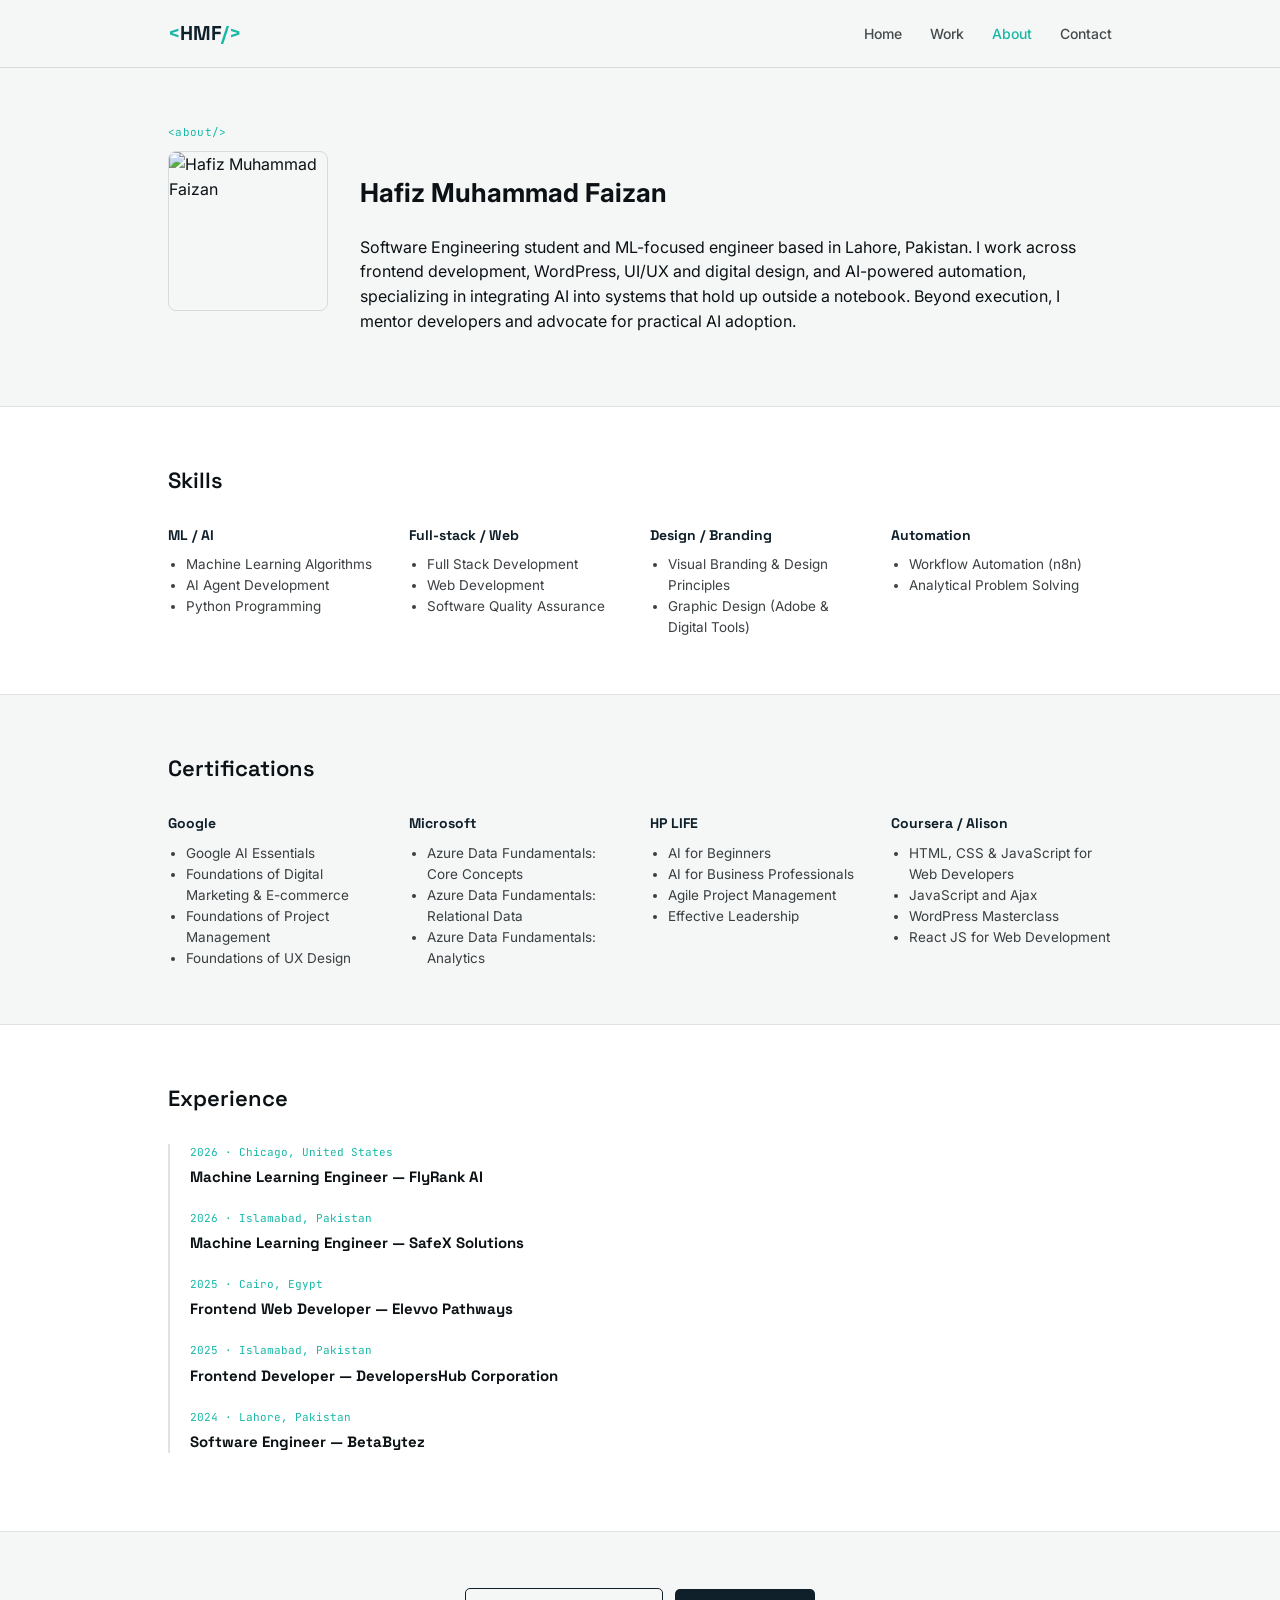
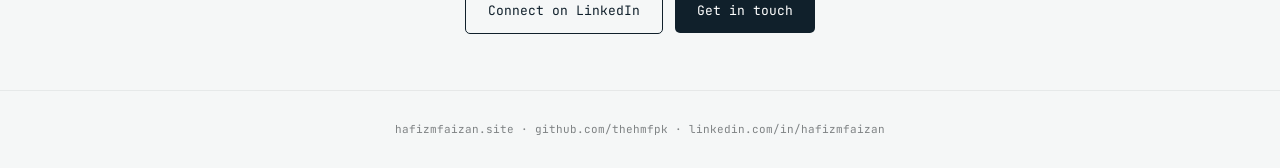
==== about.html @ 2ceb1cf6 "Add files via upload" ====
<!DOCTYPE html>
<html lang="en">
<head>
<meta charset="UTF-8">
<title>About — Hafiz Muhammad Faizan</title>
<meta name="viewport" content="width=device-width, initial-scale=1.0">
<link rel="preconnect" href="https://fonts.googleapis.com">
<link rel="preconnect" href="https://fonts.gstatic.com" crossorigin>
<link href="https://fonts.googleapis.com/css2?family=Space+Grotesk:wght@500;600;700&family=Inter:wght@400;500;600&family=JetBrains+Mono:wght@400;500&display=swap" rel="stylesheet">
<link rel="stylesheet" href="styles.css">
</head>
<body>

<header class="site">
  <div class="wrap">
    <nav class="site">
      <a class="mark" href="index.html"><span class="bracket">&lt;</span>HMF<span class="bracket">/&gt;</span></a>
      <div class="navlinks">
        <a href="index.html">Home</a>
        <a href="work.html">Work</a>
        <a href="about.html" class="active">About</a>
        <a href="contact.html">Contact</a>
      </div>
    </nav>
  </div>
</header>

<section>
  <div class="wrap">
    <span class="tagline">about</span>
    <div style="display:flex; gap:32px; align-items:flex-start; flex-wrap:wrap;">
      <img src="images/profile.jpg" alt="Hafiz Muhammad Faizan" style="width:160px; height:160px; object-fit:cover; border-radius:8px; border:1px solid var(--line);">
      <div style="flex:1; min-width:260px;">
        <h1 class="section-title" style="font-size:26px;">Hafiz Muhammad Faizan</h1>
        <p>Software Engineering student and ML-focused engineer based in Lahore, Pakistan. I work across frontend development, WordPress, UI/UX and digital design, and AI-powered automation, specializing in integrating AI into systems that hold up outside a notebook. Beyond execution, I mentor developers and advocate for practical AI adoption.</p>
      </div>
    </div>
  </div>
</section>

<section class="alt">
  <div class="wrap">
    <h2 class="section-title">Skills</h2>
    <div class="skills-grid">
      <div class="skill-group">
        <h4>ML / AI</h4>
        <ul>
          <li>Machine Learning Algorithms</li>
          <li>AI Agent Development</li>
          <li>Python Programming</li>
        </ul>
      </div>
      <div class="skill-group">
        <h4>Full-stack / Web</h4>
        <ul>
          <li>Full Stack Development</li>
          <li>Web Development</li>
          <li>Software Quality Assurance</li>
        </ul>
      </div>
      <div class="skill-group">
        <h4>Design / Branding</h4>
        <ul>
          <li>Visual Branding &amp; Design Principles</li>
          <li>Graphic Design (Adobe &amp; Digital Tools)</li>
        </ul>
      </div>
      <div class="skill-group">
        <h4>Automation</h4>
        <ul>
          <li>Workflow Automation (n8n)</li>
          <li>Analytical Problem Solving</li>
        </ul>
      </div>
    </div>
  </div>
</section>

<section>
  <div class="wrap">
    <h2 class="section-title">Certifications</h2>
    <div class="skills-grid">
      <div class="skill-group">
        <h4>Google</h4>
        <ul>
          <li>Google AI Essentials</li>
          <li>Foundations of Digital Marketing &amp; E-commerce</li>
          <li>Foundations of Project Management</li>
          <li>Foundations of UX Design</li>
        </ul>
      </div>
      <div class="skill-group">
        <h4>Microsoft</h4>
        <ul>
          <li>Azure Data Fundamentals: Core Concepts</li>
          <li>Azure Data Fundamentals: Relational Data</li>
          <li>Azure Data Fundamentals: Analytics</li>
        </ul>
      </div>
      <div class="skill-group">
        <h4>HP LIFE</h4>
        <ul>
          <li>AI for Beginners</li>
          <li>AI for Business Professionals</li>
          <li>Agile Project Management</li>
          <li>Effective Leadership</li>
        </ul>
      </div>
      <div class="skill-group">
        <h4>Coursera / Alison</h4>
        <ul>
          <li>HTML, CSS &amp; JavaScript for Web Developers</li>
          <li>JavaScript and Ajax</li>
          <li>WordPress Masterclass</li>
          <li>React JS for Web Development</li>
        </ul>
      </div>
    </div>
  </div>
</section>

<section class="alt">
  <div class="wrap">
    <h2 class="section-title">Experience</h2>
    <div class="timeline">
      <div class="item">
        <div class="when">2026 · Chicago, United States</div>
        <h4>Machine Learning Engineer — FlyRank AI</h4>
      </div>
      <div class="item">
        <div class="when">2026 · Islamabad, Pakistan</div>
        <h4>Machine Learning Engineer — SafeX Solutions</h4>
      </div>
      <div class="item">
        <div class="when">2025 · Cairo, Egypt</div>
        <h4>Frontend Web Developer — Elevvo Pathways</h4>
      </div>
      <div class="item">
        <div class="when">2025 · Islamabad, Pakistan</div>
        <h4>Frontend Developer — DevelopersHub Corporation</h4>
      </div>
      <div class="item">
        <div class="when">2024 · Lahore, Pakistan</div>
        <h4>Software Engineer — BetaBytez</h4>
      </div>
    </div>
  </div>
</section>

<section style="text-align:center;">
  <div class="wrap">
    <a class="btn ghost" href="https://linkedin.com/in/hafizmfaizan" target="_blank" rel="noopener">Connect on LinkedIn</a>
    &nbsp;
    <a class="btn" href="mailto:thehmfpk@gmail.com">Get in touch</a>
  </div>
</section>

<footer class="site">
  <div class="wrap">hafizmfaizan.site · github.com/thehmfpk · linkedin.com/in/hafizmfaizan</div>
</footer>

</body>
</html>
---- styles.css ----
:root{
  --ink:#0B1114;
  --paper:#F5F7F7;
  --brand:#10202B;
  --signal:#17B8A6;
  --line: rgba(11,17,20,0.12);
}
*{box-sizing:border-box;}
html,body{margin:0;padding:0;}
body{
  background:var(--paper);
  color:var(--ink);
  font-family:'Inter',sans-serif;
  -webkit-font-smoothing:antialiased;
  line-height:1.55;
}
a{color:inherit;}
img{max-width:100%;display:block;}

.wrap{max-width:1000px;margin:0 auto;padding:0 28px;}

/* NAV */
header.site{
  border-bottom:1px solid var(--line);
  background:var(--paper);
  position:sticky; top:0; z-index:10;
}
nav.site{
  display:flex; align-items:center; justify-content:space-between;
  padding:18px 0;
}
.mark{
  font-family:'Space Grotesk', sans-serif;
  font-weight:700; font-size:20px; color:var(--brand); text-decoration:none;
}
.mark .bracket{color:var(--signal);}
.navlinks{display:flex; gap:28px; font-size:14px; font-weight:500;}
.navlinks a{text-decoration:none; color:var(--ink); opacity:.75;}
.navlinks a:hover, .navlinks a.active{opacity:1; color:var(--signal);}

/* HERO */
.hero{
  padding:80px 0 60px;
  text-align:center;
  background-image:url('images/hero-texture.svg');
  background-size:cover;
  background-position:center;
}
.hero h1{
  font-family:'Space Grotesk', sans-serif;
  font-size:34px; font-weight:600; margin:0 0 14px;
}
.hero p.claim{
  font-size:17px; opacity:.75; max-width:520px; margin:0 auto 28px;
}
.btn{
  display:inline-block;
  font-family:'JetBrains Mono', monospace;
  font-size:13px;
  background:var(--brand); color:#fff;
  padding:12px 22px; border-radius:5px;
  text-decoration:none;
}
.btn.ghost{
  background:transparent; color:var(--brand); border:1.5px solid var(--brand);
}

/* SECTIONS */
section{padding:56px 0;}
section.alt{background:#fff; border-top:1px solid var(--line); border-bottom:1px solid var(--line);}
h2.section-title{
  font-family:'Space Grotesk', sans-serif;
  font-size:22px; font-weight:600; margin:0 0 28px;
}
.tagline{
  font-family:'JetBrains Mono', monospace;
  font-size:11px; color:var(--signal); text-transform:lowercase; letter-spacing:.03em;
  display:block; margin-bottom:10px;
}
.tagline::before{content:"<";}
.tagline::after{content:"/>";}

/* PROOF STRIP */
.proof-strip{
  display:flex; flex-wrap:wrap; gap:14px; justify-content:center;
  font-family:'JetBrains Mono', monospace; font-size:12px; opacity:.6;
}
.proof-strip span{
  border:1px solid var(--line); border-radius:20px; padding:6px 14px;
}

/* CARDS */
.card-grid{display:grid; grid-template-columns:repeat(auto-fit,minmax(260px,1fr)); gap:22px;}
.card{
  border:1px solid var(--line); border-radius:8px; overflow:hidden; background:#fff;
  display:flex; flex-direction:column;
}
.card img{width:100%; height:170px; object-fit:cover; background:#e9edec;}
.card .body{padding:18px;}
.card h3{font-family:'Space Grotesk', sans-serif; font-size:16px; margin:0 0 8px;}
.card p{font-size:14px; opacity:.75; margin:0 0 12px;}
.card a{font-family:'JetBrains Mono', monospace; font-size:12px; color:var(--signal); text-decoration:none;}

/* CASE STUDY (work.html) */
.case{
  border-bottom:1px solid var(--line);
  padding:44px 0;
}
.case:first-of-type{padding-top:0;}
.case-head{display:flex; justify-content:space-between; align-items:baseline; flex-wrap:wrap; gap:10px;}
.case h2{font-family:'Space Grotesk', sans-serif; font-size:22px; margin:0;}
.case .tag{font-family:'JetBrains Mono', monospace; font-size:11px; color:var(--signal); border:1px solid var(--signal); border-radius:20px; padding:4px 12px;}
.case img{width:100%; border-radius:8px; border:1px solid var(--line); margin:18px 0;}
.case .grid2{display:grid; grid-template-columns:1fr 1fr; gap:24px; margin-top:10px;}
.case h4{font-family:'Space Grotesk', sans-serif; font-size:13px; text-transform:uppercase; letter-spacing:.04em; opacity:.55; margin:0 0 6px;}
.case p{font-size:14.5px; margin:0 0 14px;}
.case .links{display:flex; gap:14px; margin-top:14px;}
.case .links a{font-family:'JetBrains Mono', monospace; font-size:12.5px; color:var(--brand); border-bottom:1px solid var(--signal); text-decoration:none; padding-bottom:2px;}
.stackline{font-family:'JetBrains Mono', monospace; font-size:12px; opacity:.55; margin-top:6px;}

/* ABOUT */
.skills-grid{display:grid; grid-template-columns:repeat(auto-fit,minmax(200px,1fr)); gap:20px;}
.skill-group h4{font-family:'Space Grotesk', sans-serif; font-size:14px; margin:0 0 8px; color:var(--brand);}
.skill-group ul{margin:0; padding-left:18px; font-size:13.5px; opacity:.8;}
.timeline{border-left:2px solid var(--line); padding-left:20px;}
.timeline .item{margin-bottom:22px;}
.timeline .item .when{font-family:'JetBrains Mono', monospace; font-size:11px; color:var(--signal);}
.timeline .item h4{font-family:'Space Grotesk', sans-serif; font-size:15px; margin:4px 0 2px;}

/* CONTACT */
.contact-block{text-align:center;}
.contact-block a.email{
  font-family:'Space Grotesk', sans-serif; font-size:22px; font-weight:600; color:var(--brand);
  text-decoration:none; border-bottom:2px solid var(--signal);
}
.contact-links{display:flex; gap:22px; justify-content:center; margin-top:24px; font-family:'JetBrains Mono', monospace; font-size:13px;}
.contact-links a{text-decoration:none; color:var(--brand); opacity:.8;}

/* FOOTER */
footer.site{
  font-family:'JetBrains Mono', monospace; font-size:11px; opacity:.5;
  text-align:center; padding:30px 0; border-top:1px solid var(--line);
}
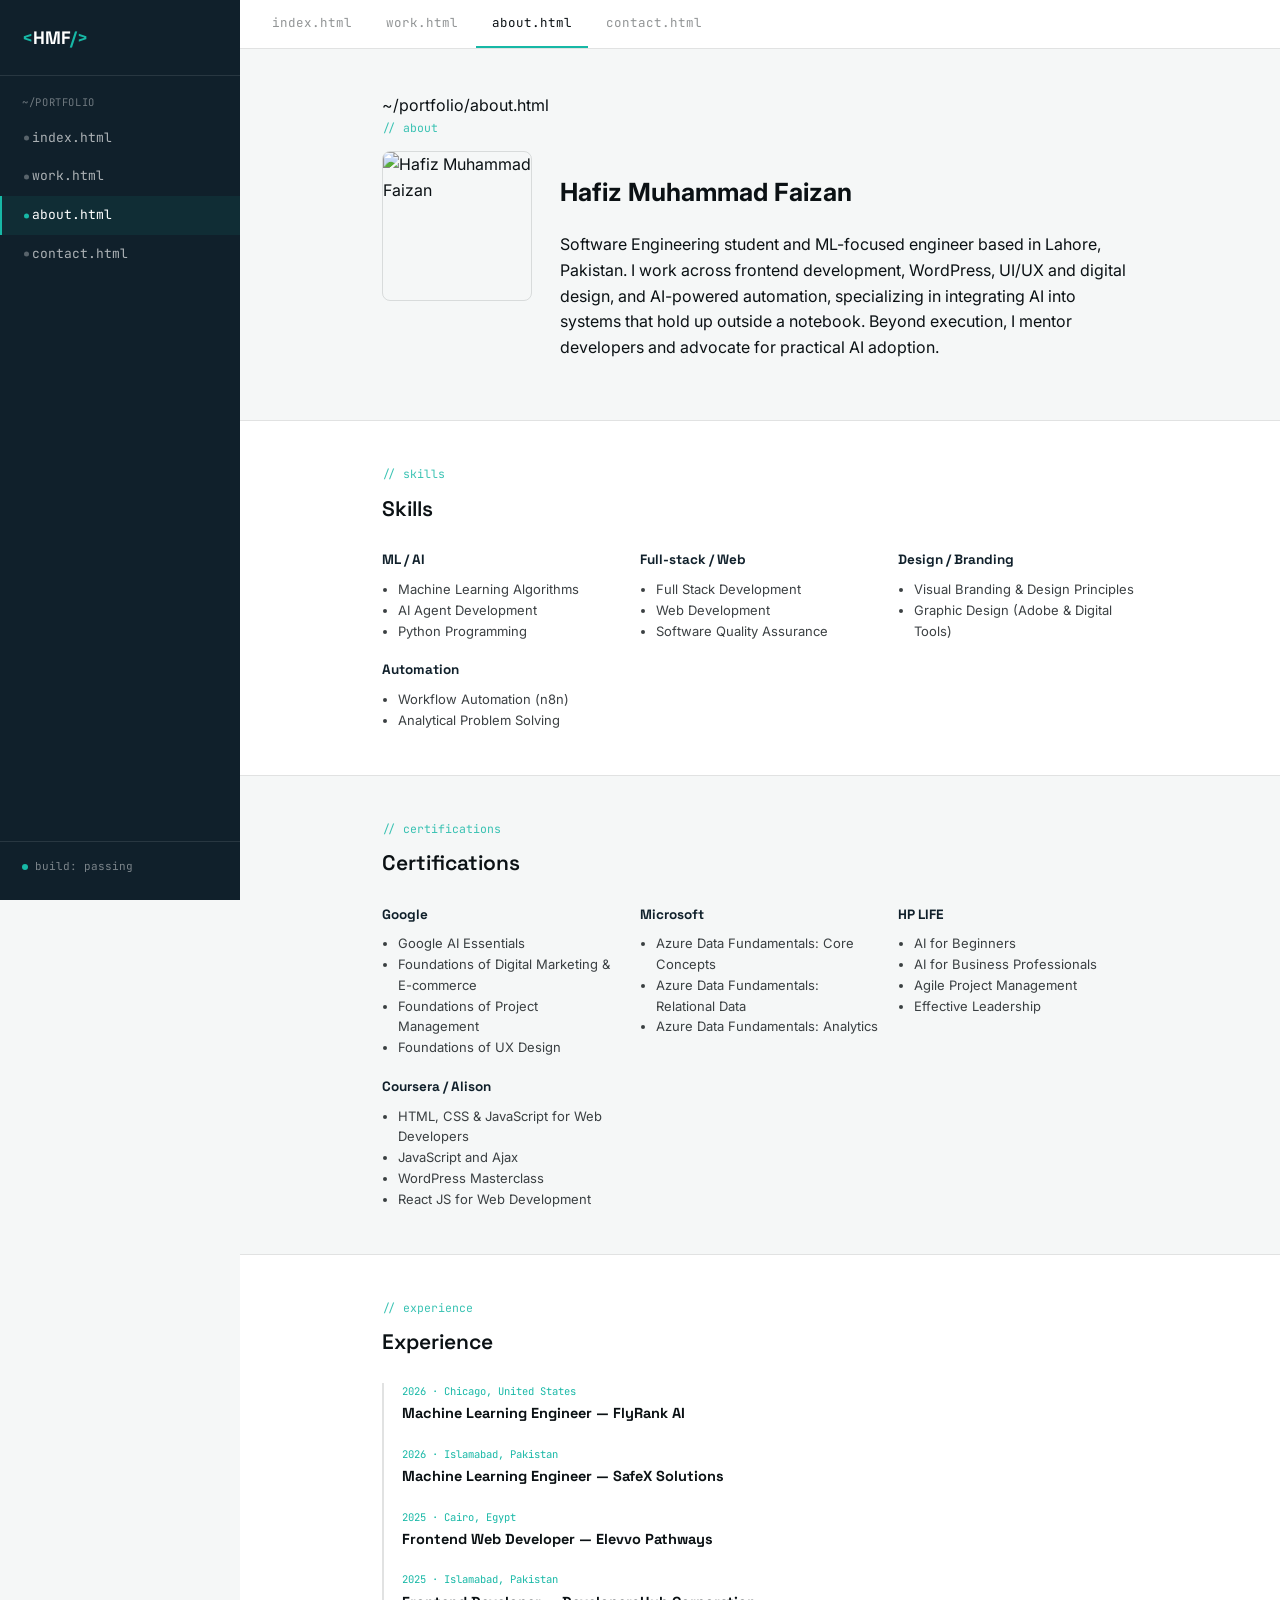
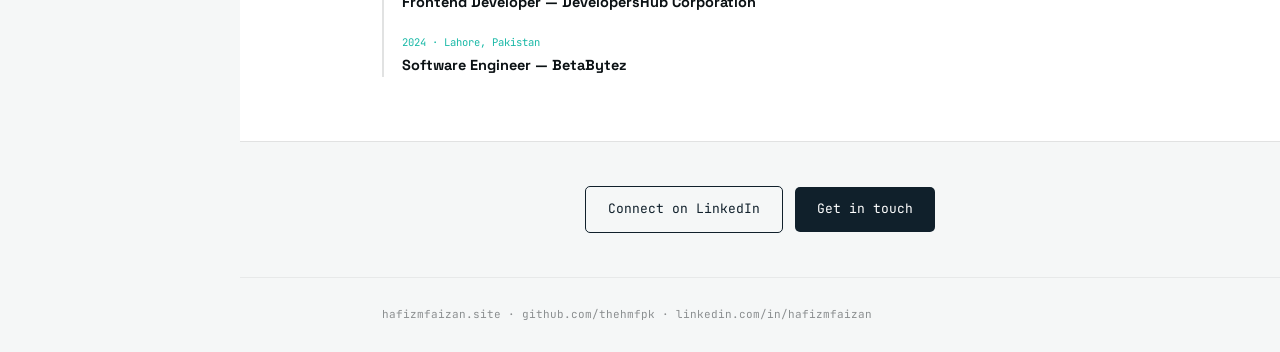
==== commit fc37056f: "Add files via upload" ====
--- a/about.html
+++ b/about.html
@@ -11,153 +11,119 @@
 </head>
 <body>
 
-<header class="site">
-  <div class="wrap">
-    <nav class="site">
-      <a class="mark" href="index.html"><span class="bracket">&lt;</span>HMF<span class="bracket">/&gt;</span></a>
-      <div class="navlinks">
-        <a href="index.html">Home</a>
-        <a href="work.html">Work</a>
-        <a href="about.html" class="active">About</a>
-        <a href="contact.html">Contact</a>
-      </div>
+<div class="app">
+  <aside class="sidebar">
+    <a class="mark" href="index.html"><span class="bracket">&lt;</span>HMF<span class="bracket">/&gt;</span></a>
+    <span class="tree-label">~/portfolio</span>
+    <nav>
+      <a href="index.html">index.html</a>
+      <a href="work.html">work.html</a>
+      <a href="about.html" class="active">about.html</a>
+      <a href="contact.html">contact.html</a>
     </nav>
-  </div>
-</header>
+    <div class="status"><span class="dot"></span>build: passing</div>
+  </aside>
 
-<section>
-  <div class="wrap">
-    <span class="tagline">about</span>
-    <div style="display:flex; gap:32px; align-items:flex-start; flex-wrap:wrap;">
-      <img src="images/profile.jpg" alt="Hafiz Muhammad Faizan" style="width:160px; height:160px; object-fit:cover; border-radius:8px; border:1px solid var(--line);">
-      <div style="flex:1; min-width:260px;">
-        <h1 class="section-title" style="font-size:26px;">Hafiz Muhammad Faizan</h1>
-        <p>Software Engineering student and ML-focused engineer based in Lahore, Pakistan. I work across frontend development, WordPress, UI/UX and digital design, and AI-powered automation, specializing in integrating AI into systems that hold up outside a notebook. Beyond execution, I mentor developers and advocate for practical AI adoption.</p>
-      </div>
+  <main class="main">
+    <div class="tabbar">
+      <a class="tab" href="index.html">index.html</a>
+      <a class="tab" href="work.html">work.html</a>
+      <a class="tab active" href="about.html">about.html</a>
+      <a class="tab" href="contact.html">contact.html</a>
     </div>
-  </div>
-</section>
 
-<section class="alt">
-  <div class="wrap">
-    <h2 class="section-title">Skills</h2>
-    <div class="skills-grid">
-      <div class="skill-group">
-        <h4>ML / AI</h4>
-        <ul>
-          <li>Machine Learning Algorithms</li>
-          <li>AI Agent Development</li>
-          <li>Python Programming</li>
-        </ul>
-      </div>
-      <div class="skill-group">
-        <h4>Full-stack / Web</h4>
-        <ul>
-          <li>Full Stack Development</li>
-          <li>Web Development</li>
-          <li>Software Quality Assurance</li>
-        </ul>
-      </div>
-      <div class="skill-group">
-        <h4>Design / Branding</h4>
-        <ul>
-          <li>Visual Branding &amp; Design Principles</li>
-          <li>Graphic Design (Adobe &amp; Digital Tools)</li>
-        </ul>
-      </div>
-      <div class="skill-group">
-        <h4>Automation</h4>
-        <ul>
-          <li>Workflow Automation (n8n)</li>
-          <li>Analytical Problem Solving</li>
-        </ul>
-      </div>
+    <div class="content">
+      <section>
+        <div class="wrap">
+          <div class="path">~/portfolio<span class="sep">/</span>about.html</div>
+          <span class="comment">// about</span>
+          <div style="display:flex; gap:28px; align-items:flex-start; flex-wrap:wrap; margin-top:14px;">
+            <img src="images/profile.jpg" alt="Hafiz Muhammad Faizan" style="width:150px; height:150px; object-fit:cover; border-radius:8px; border:1px solid var(--line);">
+            <div style="flex:1; min-width:260px;">
+              <h1 class="section-title" style="font-size:25px;">Hafiz Muhammad Faizan</h1>
+              <p>Software Engineering student and ML-focused engineer based in Lahore, Pakistan. I work across frontend development, WordPress, UI/UX and digital design, and AI-powered automation, specializing in integrating AI into systems that hold up outside a notebook. Beyond execution, I mentor developers and advocate for practical AI adoption.</p>
+            </div>
+          </div>
+        </div>
+      </section>
+
+      <section class="alt">
+        <div class="wrap">
+          <span class="comment">// skills</span>
+          <h2 class="section-title">Skills</h2>
+          <div class="skills-grid">
+            <div class="skill-group">
+              <h4>ML / AI</h4>
+              <ul><li>Machine Learning Algorithms</li><li>AI Agent Development</li><li>Python Programming</li></ul>
+            </div>
+            <div class="skill-group">
+              <h4>Full-stack / Web</h4>
+              <ul><li>Full Stack Development</li><li>Web Development</li><li>Software Quality Assurance</li></ul>
+            </div>
+            <div class="skill-group">
+              <h4>Design / Branding</h4>
+              <ul><li>Visual Branding &amp; Design Principles</li><li>Graphic Design (Adobe &amp; Digital Tools)</li></ul>
+            </div>
+            <div class="skill-group">
+              <h4>Automation</h4>
+              <ul><li>Workflow Automation (n8n)</li><li>Analytical Problem Solving</li></ul>
+            </div>
+          </div>
+        </div>
+      </section>
+
+      <section>
+        <div class="wrap">
+          <span class="comment">// certifications</span>
+          <h2 class="section-title">Certifications</h2>
+          <div class="skills-grid">
+            <div class="skill-group">
+              <h4>Google</h4>
+              <ul><li>Google AI Essentials</li><li>Foundations of Digital Marketing &amp; E-commerce</li><li>Foundations of Project Management</li><li>Foundations of UX Design</li></ul>
+            </div>
+            <div class="skill-group">
+              <h4>Microsoft</h4>
+              <ul><li>Azure Data Fundamentals: Core Concepts</li><li>Azure Data Fundamentals: Relational Data</li><li>Azure Data Fundamentals: Analytics</li></ul>
+            </div>
+            <div class="skill-group">
+              <h4>HP LIFE</h4>
+              <ul><li>AI for Beginners</li><li>AI for Business Professionals</li><li>Agile Project Management</li><li>Effective Leadership</li></ul>
+            </div>
+            <div class="skill-group">
+              <h4>Coursera / Alison</h4>
+              <ul><li>HTML, CSS &amp; JavaScript for Web Developers</li><li>JavaScript and Ajax</li><li>WordPress Masterclass</li><li>React JS for Web Development</li></ul>
+            </div>
+          </div>
+        </div>
+      </section>
+
+      <section class="alt">
+        <div class="wrap">
+          <span class="comment">// experience</span>
+          <h2 class="section-title">Experience</h2>
+          <div class="timeline">
+            <div class="item"><div class="when">2026 · Chicago, United States</div><h4>Machine Learning Engineer — FlyRank AI</h4></div>
+            <div class="item"><div class="when">2026 · Islamabad, Pakistan</div><h4>Machine Learning Engineer — SafeX Solutions</h4></div>
+            <div class="item"><div class="when">2025 · Cairo, Egypt</div><h4>Frontend Web Developer — Elevvo Pathways</h4></div>
+            <div class="item"><div class="when">2025 · Islamabad, Pakistan</div><h4>Frontend Developer — DevelopersHub Corporation</h4></div>
+            <div class="item"><div class="when">2024 · Lahore, Pakistan</div><h4>Software Engineer — BetaBytez</h4></div>
+          </div>
+        </div>
+      </section>
+
+      <section style="text-align:center;">
+        <div class="wrap">
+          <a class="btn ghost" href="https://linkedin.com/in/hafizmfaizan" target="_blank" rel="noopener">Connect on LinkedIn</a>
+          &nbsp;
+          <a class="btn" href="mailto:thehmfpk@gmail.com">Get in touch</a>
+        </div>
+      </section>
+
+      <footer class="site">
+        <div class="wrap">hafizmfaizan.site · github.com/thehmfpk · linkedin.com/in/hafizmfaizan</div>
+      </footer>
     </div>
-  </div>
-</section>
-
-<section>
-  <div class="wrap">
-    <h2 class="section-title">Certifications</h2>
-    <div class="skills-grid">
-      <div class="skill-group">
-        <h4>Google</h4>
-        <ul>
-          <li>Google AI Essentials</li>
-          <li>Foundations of Digital Marketing &amp; E-commerce</li>
-          <li>Foundations of Project Management</li>
-          <li>Foundations of UX Design</li>
-        </ul>
-      </div>
-      <div class="skill-group">
-        <h4>Microsoft</h4>
-        <ul>
-          <li>Azure Data Fundamentals: Core Concepts</li>
-          <li>Azure Data Fundamentals: Relational Data</li>
-          <li>Azure Data Fundamentals: Analytics</li>
-        </ul>
-      </div>
-      <div class="skill-group">
-        <h4>HP LIFE</h4>
-        <ul>
-          <li>AI for Beginners</li>
-          <li>AI for Business Professionals</li>
-          <li>Agile Project Management</li>
-          <li>Effective Leadership</li>
-        </ul>
-      </div>
-      <div class="skill-group">
-        <h4>Coursera / Alison</h4>
-        <ul>
-          <li>HTML, CSS &amp; JavaScript for Web Developers</li>
-          <li>JavaScript and Ajax</li>
-          <li>WordPress Masterclass</li>
-          <li>React JS for Web Development</li>
-        </ul>
-      </div>
-    </div>
-  </div>
-</section>
-
-<section class="alt">
-  <div class="wrap">
-    <h2 class="section-title">Experience</h2>
-    <div class="timeline">
-      <div class="item">
-        <div class="when">2026 · Chicago, United States</div>
-        <h4>Machine Learning Engineer — FlyRank AI</h4>
-      </div>
-      <div class="item">
-        <div class="when">2026 · Islamabad, Pakistan</div>
-        <h4>Machine Learning Engineer — SafeX Solutions</h4>
-      </div>
-      <div class="item">
-        <div class="when">2025 · Cairo, Egypt</div>
-        <h4>Frontend Web Developer — Elevvo Pathways</h4>
-      </div>
-      <div class="item">
-        <div class="when">2025 · Islamabad, Pakistan</div>
-        <h4>Frontend Developer — DevelopersHub Corporation</h4>
-      </div>
-      <div class="item">
-        <div class="when">2024 · Lahore, Pakistan</div>
-        <h4>Software Engineer — BetaBytez</h4>
-      </div>
-    </div>
-  </div>
-</section>
-
-<section style="text-align:center;">
-  <div class="wrap">
-    <a class="btn ghost" href="https://linkedin.com/in/hafizmfaizan" target="_blank" rel="noopener">Connect on LinkedIn</a>
-    &nbsp;
-    <a class="btn" href="mailto:thehmfpk@gmail.com">Get in touch</a>
-  </div>
-</section>
-
-<footer class="site">
-  <div class="wrap">hafizmfaizan.site · github.com/thehmfpk · linkedin.com/in/hafizmfaizan</div>
-</footer>
-
+  </main>
+</div>
 </body>
 </html>
--- a/styles.css
+++ b/styles.css
@@ -4,6 +4,7 @@
   --brand:#10202B;
   --signal:#17B8A6;
   --line: rgba(11,17,20,0.12);
+  --sidebar-w: 240px;
 }
 *{box-sizing:border-box;}
 html,body{margin:0;padding:0;}
@@ -12,47 +13,129 @@
   color:var(--ink);
   font-family:'Inter',sans-serif;
   -webkit-font-smoothing:antialiased;
-  line-height:1.55;
+  line-height:1.6;
 }
 a{color:inherit;}
 img{max-width:100%;display:block;}
-
-.wrap{max-width:1000px;margin:0 auto;padding:0 28px;}
-
-/* NAV */
-header.site{
+@media (prefers-reduced-motion: reduce){
+  *{animation:none !important; transition:none !important;}
+}
+
+/* ===== APP SHELL ===== */
+.app{
+  display:grid;
+  grid-template-columns: var(--sidebar-w) 1fr;
+  min-height:100vh;
+}
+
+/* ---- SIDEBAR (file tree) ---- */
+.sidebar{
+  background:var(--brand);
+  color:#fff;
+  padding:24px 0;
+  position:sticky; top:0; height:100vh;
+  display:flex; flex-direction:column;
+}
+.sidebar .mark{
+  font-family:'Space Grotesk', sans-serif;
+  font-weight:700; font-size:18px;
+  padding:0 22px 22px;
+  border-bottom:1px solid rgba(255,255,255,0.1);
+  margin-bottom:18px;
+  text-decoration:none; color:#fff;
+  display:block;
+}
+.sidebar .mark .bracket{color:var(--signal);}
+
+.sidebar .tree-label{
+  font-family:'JetBrains Mono', monospace;
+  font-size:10.5px; letter-spacing:.06em;
+  text-transform:uppercase;
+  color:rgba(255,255,255,0.4);
+  padding:0 22px; margin-bottom:8px;
+}
+.sidebar nav{display:flex; flex-direction:column;}
+.sidebar nav a{
+  font-family:'JetBrains Mono', monospace;
+  font-size:13px;
+  color:rgba(255,255,255,0.65);
+  text-decoration:none;
+  padding:9px 22px 9px 30px;
+  border-left:2px solid transparent;
+  position:relative;
+}
+.sidebar nav a::before{
+  content:"";
+  position:absolute; left:22px; top:50%; transform:translateY(-50%);
+  width:5px; height:5px; border-radius:50%;
+  background:rgba(255,255,255,0.3);
+}
+.sidebar nav a:hover{color:#fff; background:rgba(255,255,255,0.04);}
+.sidebar nav a.active{
+  color:#fff;
+  border-left:2px solid var(--signal);
+  background:rgba(23,184,166,0.08);
+}
+.sidebar nav a.active::before{background:var(--signal);}
+
+.sidebar .status{
+  margin-top:auto;
+  font-family:'JetBrains Mono', monospace;
+  font-size:11px;
+  color:rgba(255,255,255,0.45);
+  padding:16px 22px 0;
+  border-top:1px solid rgba(255,255,255,0.1);
+  display:flex; align-items:center; gap:7px;
+}
+.sidebar .status .dot{width:6px;height:6px;border-radius:50%;background:var(--signal);}
+
+/* ---- MAIN PANE ---- */
+.main{min-width:0;}
+.tabbar{
+  display:flex; align-items:center; gap:2px;
   border-bottom:1px solid var(--line);
-  background:var(--paper);
-  position:sticky; top:0; z-index:10;
-}
-nav.site{
-  display:flex; align-items:center; justify-content:space-between;
-  padding:18px 0;
-}
-.mark{
-  font-family:'Space Grotesk', sans-serif;
-  font-weight:700; font-size:20px; color:var(--brand); text-decoration:none;
-}
-.mark .bracket{color:var(--signal);}
-.navlinks{display:flex; gap:28px; font-size:14px; font-weight:500;}
-.navlinks a{text-decoration:none; color:var(--ink); opacity:.75;}
-.navlinks a:hover, .navlinks a.active{opacity:1; color:var(--signal);}
-
-/* HERO */
-.hero{
-  padding:80px 0 60px;
-  text-align:center;
-  background-image:url('images/hero-texture.svg');
-  background-size:cover;
-  background-position:center;
-}
+  background:#fff;
+  padding:0 16px;
+  overflow-x:auto;
+}
+.tabbar .tab{
+  font-family:'JetBrains Mono', monospace;
+  font-size:12.5px;
+  padding:13px 16px;
+  color:rgba(11,17,20,0.45);
+  border-bottom:2px solid transparent;
+  white-space:nowrap;
+  text-decoration:none;
+}
+.tabbar .tab.active{color:var(--ink); border-bottom:2px solid var(--signal);}
+
+.content{padding:0;}
+.wrap{max-width:820px; margin:0 auto; padding:0 32px;}
+
+/* ===== HERO ===== */
+.hero{padding:64px 0 48px;}
+.hero .path{
+  font-family:'JetBrains Mono', monospace; font-size:12px;
+  color:rgba(11,17,20,0.4); margin-bottom:22px;
+}
+.hero .path .sep{margin:0 4px; opacity:.5;}
 .hero h1{
   font-family:'Space Grotesk', sans-serif;
-  font-size:34px; font-weight:600; margin:0 0 14px;
-}
-.hero p.claim{
-  font-size:17px; opacity:.75; max-width:520px; margin:0 auto 28px;
-}
+  font-size:36px; font-weight:600; margin:0 0 6px;
+}
+.hero .type-line{
+  font-family:'JetBrains Mono', monospace;
+  font-size:15.5px;
+  color:var(--brand);
+  min-height:24px;
+  margin-bottom:26px;
+}
+.hero .type-line .cursor{
+  display:inline-block; width:8px; height:16px; background:var(--signal);
+  margin-left:2px; vertical-align:middle;
+  animation:blink 1s step-end infinite;
+}
+@keyframes blink{50%{opacity:0;}}
 .btn{
   display:inline-block;
   font-family:'JetBrains Mono', monospace;
@@ -61,83 +144,94 @@
   padding:12px 22px; border-radius:5px;
   text-decoration:none;
 }
-.btn.ghost{
-  background:transparent; color:var(--brand); border:1.5px solid var(--brand);
-}
-
-/* SECTIONS */
-section{padding:56px 0;}
+.btn.ghost{background:transparent; color:var(--brand); border:1.5px solid var(--brand);}
+
+/* ===== SECTIONS ===== */
+section{padding:44px 0;}
 section.alt{background:#fff; border-top:1px solid var(--line); border-bottom:1px solid var(--line);}
 h2.section-title{
   font-family:'Space Grotesk', sans-serif;
-  font-size:22px; font-weight:600; margin:0 0 28px;
-}
-.tagline{
-  font-family:'JetBrains Mono', monospace;
-  font-size:11px; color:var(--signal); text-transform:lowercase; letter-spacing:.03em;
-  display:block; margin-bottom:10px;
-}
-.tagline::before{content:"<";}
-.tagline::after{content:"/>";}
-
-/* PROOF STRIP */
-.proof-strip{
-  display:flex; flex-wrap:wrap; gap:14px; justify-content:center;
-  font-family:'JetBrains Mono', monospace; font-size:12px; opacity:.6;
-}
+  font-size:21px; font-weight:600; margin:0 0 24px;
+}
+.comment{
+  font-family:'JetBrains Mono', monospace;
+  font-size:11.5px; color:var(--signal);
+  opacity:.85;
+  display:block; margin-bottom:8px;
+}
+
+/* proof strip */
+.proof-strip{display:flex; flex-wrap:wrap; gap:10px;}
 .proof-strip span{
-  border:1px solid var(--line); border-radius:20px; padding:6px 14px;
-}
-
-/* CARDS */
-.card-grid{display:grid; grid-template-columns:repeat(auto-fit,minmax(260px,1fr)); gap:22px;}
+  font-family:'JetBrains Mono', monospace; font-size:11.5px; opacity:.6;
+  border:1px solid var(--line); border-radius:20px; padding:6px 13px;
+}
+
+/* cards */
+.card-grid{display:grid; grid-template-columns:repeat(auto-fit,minmax(240px,1fr)); gap:18px;}
 .card{
   border:1px solid var(--line); border-radius:8px; overflow:hidden; background:#fff;
-  display:flex; flex-direction:column;
-}
-.card img{width:100%; height:170px; object-fit:cover; background:#e9edec;}
-.card .body{padding:18px;}
-.card h3{font-family:'Space Grotesk', sans-serif; font-size:16px; margin:0 0 8px;}
-.card p{font-size:14px; opacity:.75; margin:0 0 12px;}
-.card a{font-family:'JetBrains Mono', monospace; font-size:12px; color:var(--signal); text-decoration:none;}
-
-/* CASE STUDY (work.html) */
-.case{
-  border-bottom:1px solid var(--line);
-  padding:44px 0;
-}
-.case:first-of-type{padding-top:0;}
+  opacity:0; transform:translateY(10px);
+  animation:rise .5s ease forwards;
+}
+@keyframes rise{to{opacity:1; transform:translateY(0);}}
+.card img{width:100%; height:150px; object-fit:cover; background:#e9edec;}
+.card .body{padding:16px;}
+.card h3{font-family:'Space Grotesk', sans-serif; font-size:15px; margin:0 0 6px;}
+.card p{font-size:13.5px; opacity:.7; margin:0 0 10px;}
+.card a{font-family:'JetBrains Mono', monospace; font-size:11.5px; color:var(--signal); text-decoration:none;}
+
+/* case studies */
+.case{border-bottom:1px solid var(--line); padding:40px 0;}
+.case:first-of-type{padding-top:8px;}
 .case-head{display:flex; justify-content:space-between; align-items:baseline; flex-wrap:wrap; gap:10px;}
-.case h2{font-family:'Space Grotesk', sans-serif; font-size:22px; margin:0;}
-.case .tag{font-family:'JetBrains Mono', monospace; font-size:11px; color:var(--signal); border:1px solid var(--signal); border-radius:20px; padding:4px 12px;}
-.case img{width:100%; border-radius:8px; border:1px solid var(--line); margin:18px 0;}
-.case .grid2{display:grid; grid-template-columns:1fr 1fr; gap:24px; margin-top:10px;}
-.case h4{font-family:'Space Grotesk', sans-serif; font-size:13px; text-transform:uppercase; letter-spacing:.04em; opacity:.55; margin:0 0 6px;}
-.case p{font-size:14.5px; margin:0 0 14px;}
-.case .links{display:flex; gap:14px; margin-top:14px;}
-.case .links a{font-family:'JetBrains Mono', monospace; font-size:12.5px; color:var(--brand); border-bottom:1px solid var(--signal); text-decoration:none; padding-bottom:2px;}
-.stackline{font-family:'JetBrains Mono', monospace; font-size:12px; opacity:.55; margin-top:6px;}
-
-/* ABOUT */
-.skills-grid{display:grid; grid-template-columns:repeat(auto-fit,minmax(200px,1fr)); gap:20px;}
-.skill-group h4{font-family:'Space Grotesk', sans-serif; font-size:14px; margin:0 0 8px; color:var(--brand);}
-.skill-group ul{margin:0; padding-left:18px; font-size:13.5px; opacity:.8;}
-.timeline{border-left:2px solid var(--line); padding-left:20px;}
-.timeline .item{margin-bottom:22px;}
-.timeline .item .when{font-family:'JetBrains Mono', monospace; font-size:11px; color:var(--signal);}
-.timeline .item h4{font-family:'Space Grotesk', sans-serif; font-size:15px; margin:4px 0 2px;}
-
-/* CONTACT */
-.contact-block{text-align:center;}
+.case h2{font-family:'Space Grotesk', sans-serif; font-size:20px; margin:0;}
+.case .tag{font-family:'JetBrains Mono', monospace; font-size:10.5px; color:var(--signal); border:1px solid var(--signal); border-radius:20px; padding:4px 11px;}
+.case img{width:100%; border-radius:8px; border:1px solid var(--line); margin:16px 0;}
+.case .grid2{display:grid; grid-template-columns:1fr 1fr; gap:22px; margin-top:8px;}
+.case p{font-size:14px; margin:0 0 12px;}
+.case .links{display:flex; gap:14px; margin-top:12px;}
+.case .links a{font-family:'JetBrains Mono', monospace; font-size:12px; color:var(--brand); border-bottom:1px solid var(--signal); text-decoration:none; padding-bottom:2px;}
+.stackline{font-family:'JetBrains Mono', monospace; font-size:11.5px; opacity:.5; margin-top:4px;}
+
+/* about */
+.skills-grid{display:grid; grid-template-columns:repeat(auto-fit,minmax(190px,1fr)); gap:18px;}
+.skill-group h4{font-family:'Space Grotesk', sans-serif; font-size:13.5px; margin:0 0 8px; color:var(--brand);}
+.skill-group ul{margin:0; padding-left:16px; font-size:13px; opacity:.8;}
+.timeline{border-left:2px solid var(--line); padding-left:18px;}
+.timeline .item{margin-bottom:20px;}
+.timeline .item .when{font-family:'JetBrains Mono', monospace; font-size:10.5px; color:var(--signal);}
+.timeline .item h4{font-family:'Space Grotesk', sans-serif; font-size:14.5px; margin:3px 0 2px;}
+
+/* contact */
+.contact-block{text-align:left;}
 .contact-block a.email{
   font-family:'Space Grotesk', sans-serif; font-size:22px; font-weight:600; color:var(--brand);
   text-decoration:none; border-bottom:2px solid var(--signal);
 }
-.contact-links{display:flex; gap:22px; justify-content:center; margin-top:24px; font-family:'JetBrains Mono', monospace; font-size:13px;}
+.contact-links{display:flex; gap:20px; flex-wrap:wrap; margin-top:22px; font-family:'JetBrains Mono', monospace; font-size:12.5px;}
 .contact-links a{text-decoration:none; color:var(--brand); opacity:.8;}
 
-/* FOOTER */
 footer.site{
-  font-family:'JetBrains Mono', monospace; font-size:11px; opacity:.5;
-  text-align:center; padding:30px 0; border-top:1px solid var(--line);
-}
+  font-family:'JetBrains Mono', monospace; font-size:11px; opacity:.45;
+  padding:28px 0; border-top:1px solid var(--line);
+}
+
+/* ---- MOBILE ---- */
+@media (max-width: 820px){
+  .app{grid-template-columns:1fr;}
+  .sidebar{
+    position:sticky; top:0; height:auto; z-index:20;
+    flex-direction:row; align-items:center; padding:12px 0; overflow-x:auto;
+  }
+  .sidebar .mark{border-bottom:none; margin-bottom:0; padding:0 14px; border-right:1px solid rgba(255,255,255,0.1);}
+  .sidebar .tree-label{display:none;}
+  .sidebar nav{flex-direction:row;}
+  .sidebar nav a{padding:8px 14px; border-left:none; border-bottom:2px solid transparent;}
+  .sidebar nav a::before{display:none;}
+  .sidebar nav a.active{border-left:none; border-bottom:2px solid var(--signal);}
+  .sidebar .status{display:none;}
+  .tabbar{display:none;}
+  .case .grid2{grid-template-columns:1fr;}
+  .hero h1{font-size:28px;}
+}
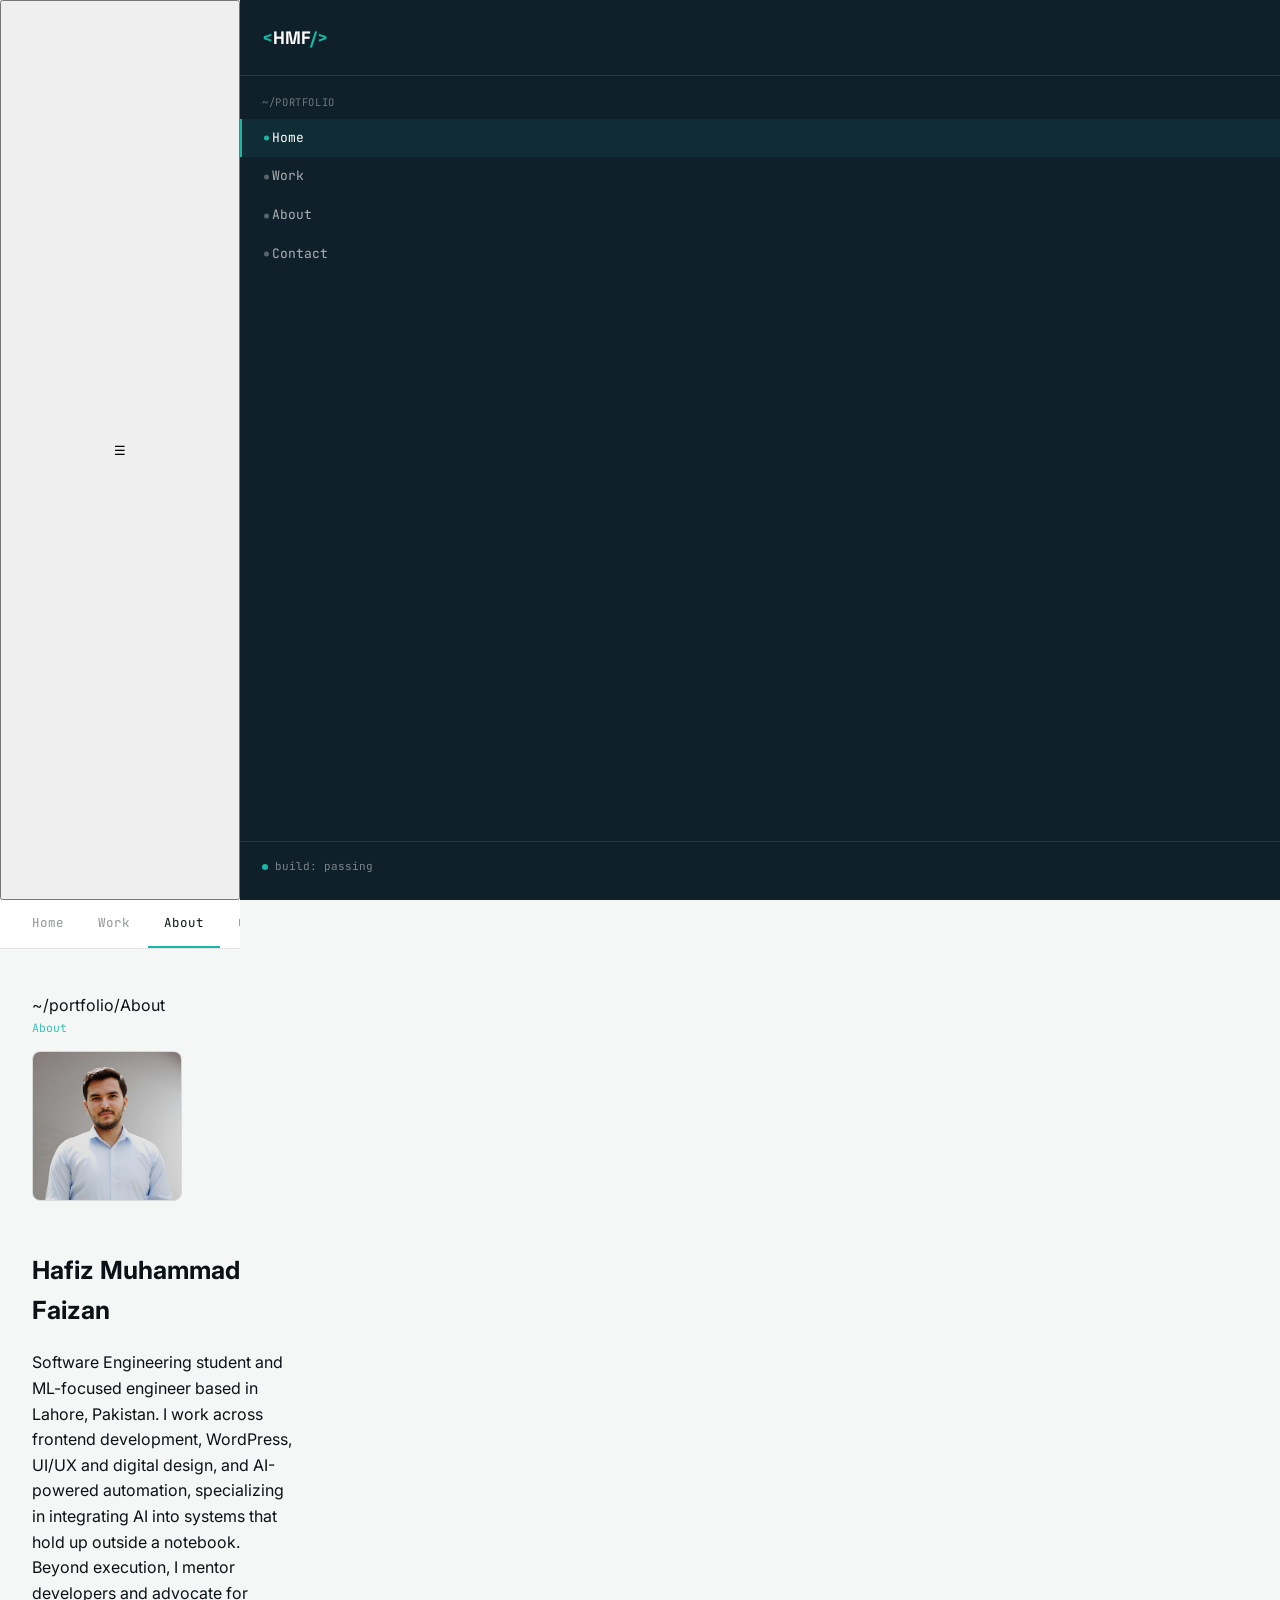
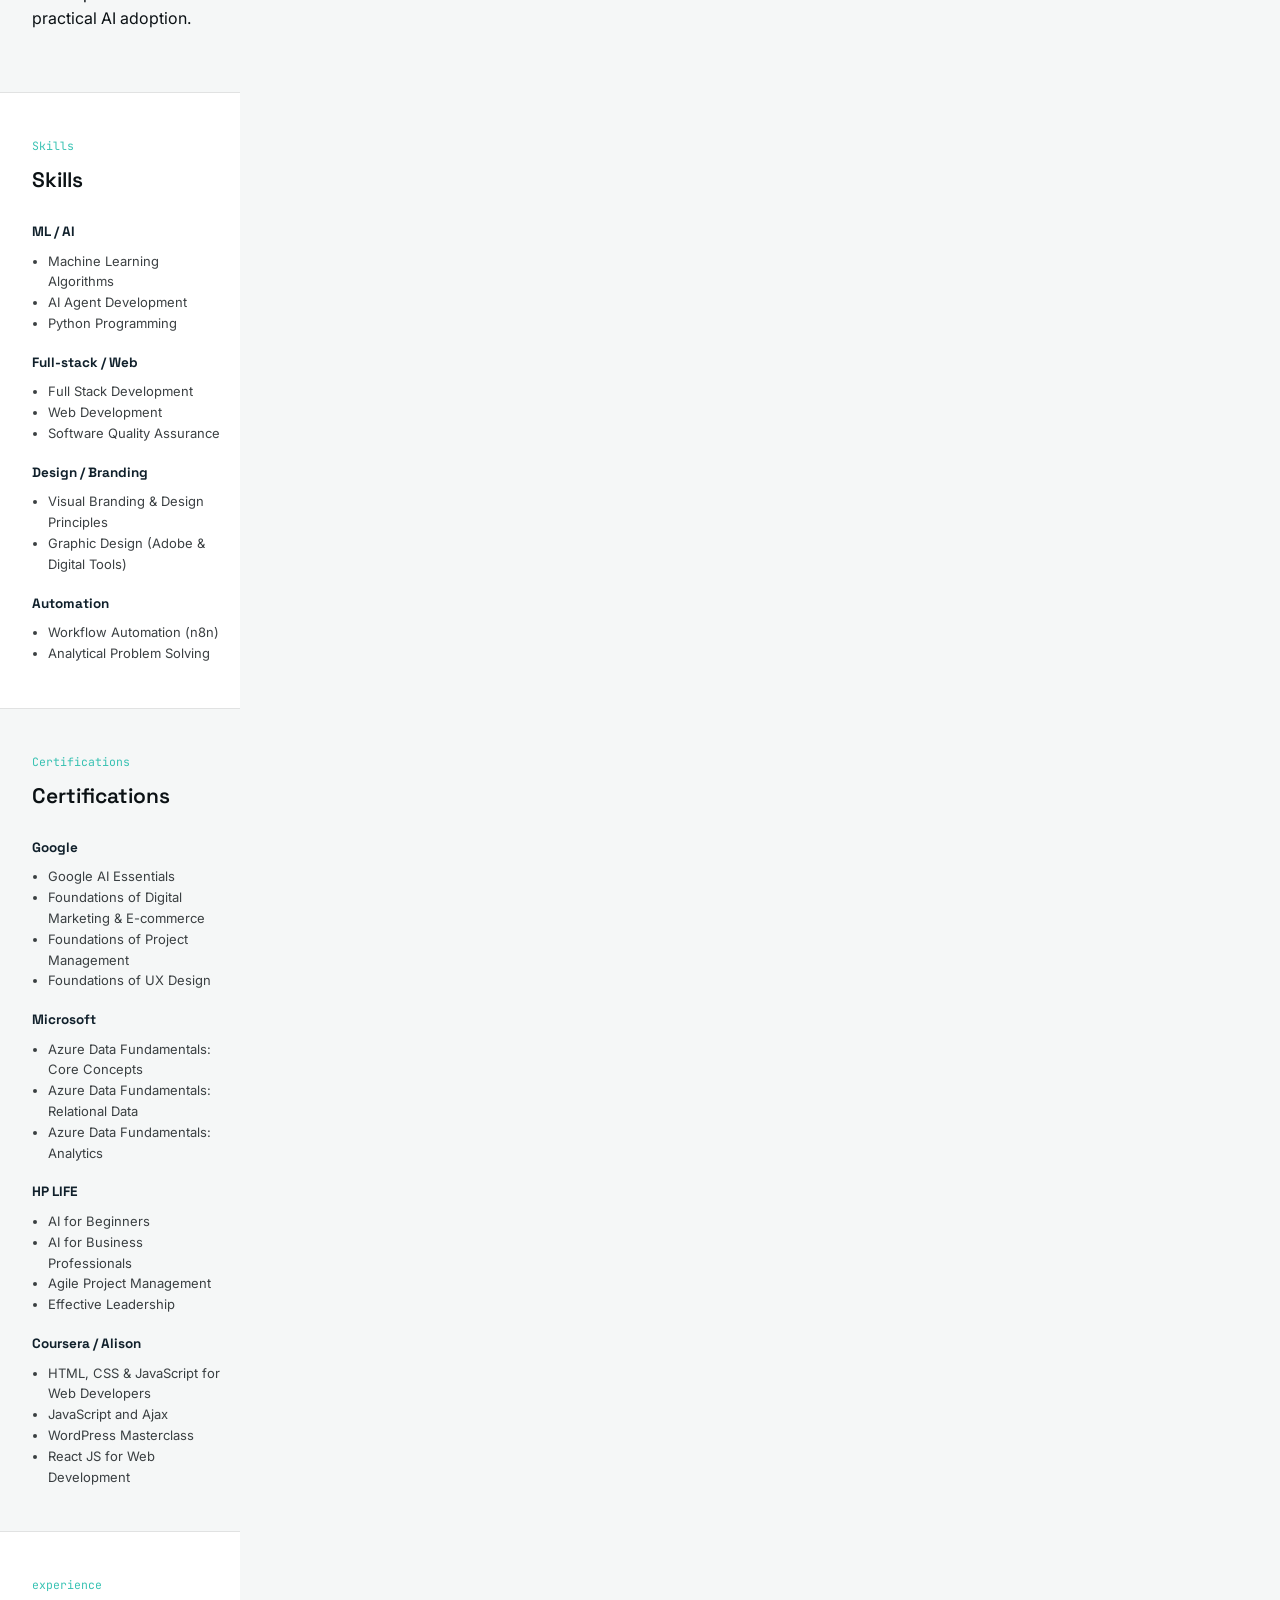
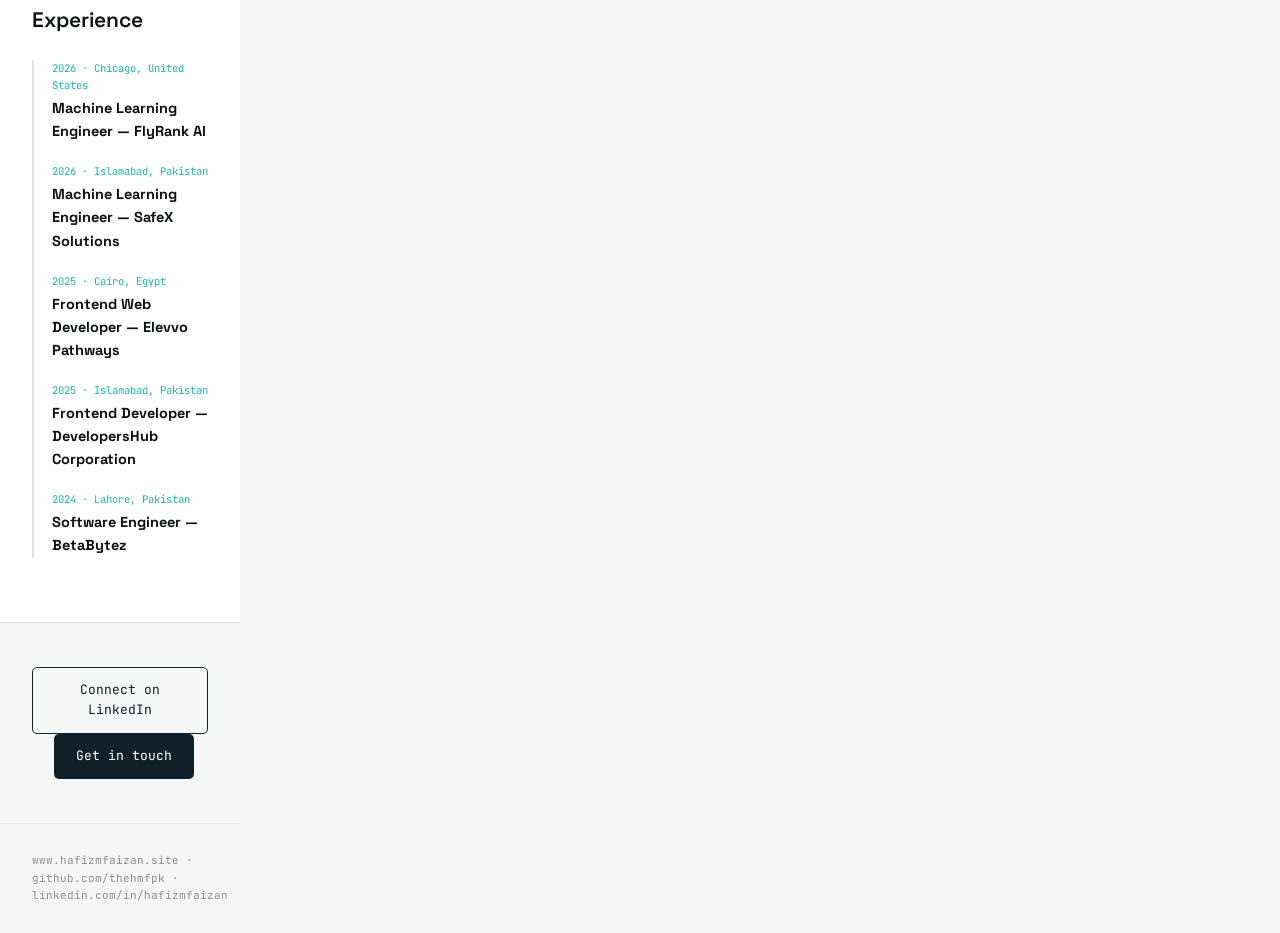
==== commit b23ddb0f: "Update about.html" ====
--- a/about.html
+++ b/about.html
@@ -12,31 +12,45 @@
 <body>
 
 <div class="app">
-  <aside class="sidebar">
-    <a class="mark" href="index.html"><span class="bracket">&lt;</span>HMF<span class="bracket">/&gt;</span></a>
+
+  <!-- Toggle Button -->
+  <button id="sidebarToggle" class="sidebar-toggle">
+    ☰
+  </button>
+
+  <aside class="sidebar" id="sidebar">
+    <a class="mark" href="index.html">
+      <span class="bracket">&lt;</span>HMF<span class="bracket">/&gt;</span>
+    </a>
+
     <span class="tree-label">~/portfolio</span>
+
     <nav>
-      <a href="index.html">index.html</a>
-      <a href="work.html">work.html</a>
-      <a href="about.html" class="active">about.html</a>
-      <a href="contact.html">contact.html</a>
+      <a href="index.html" class="active">Home</a>
+      <a href="work.html">Work</a>
+      <a href="about.html">About</a>
+      <a href="contact.html">Contact</a>
     </nav>
-    <div class="status"><span class="dot"></span>build: passing</div>
+
+    <div class="status">
+      <span class="dot"></span>build: passing
+    </div>
   </aside>
+
 
   <main class="main">
     <div class="tabbar">
-      <a class="tab" href="index.html">index.html</a>
-      <a class="tab" href="work.html">work.html</a>
-      <a class="tab active" href="about.html">about.html</a>
-      <a class="tab" href="contact.html">contact.html</a>
+      <a class="tab" href="index.html">Home</a>
+      <a class="tab" href="work.html">Work</a>
+      <a class="tab active" href="about.html">About</a>
+      <a class="tab" href="contact.html">Contact</a>
     </div>
 
     <div class="content">
       <section>
         <div class="wrap">
-          <div class="path">~/portfolio<span class="sep">/</span>about.html</div>
-          <span class="comment">// about</span>
+          <div class="path">~/portfolio<span class="sep">/</span>About</div>
+          <span class="comment">About</span>
           <div style="display:flex; gap:28px; align-items:flex-start; flex-wrap:wrap; margin-top:14px;">
             <img src="images/profile.jpg" alt="Hafiz Muhammad Faizan" style="width:150px; height:150px; object-fit:cover; border-radius:8px; border:1px solid var(--line);">
             <div style="flex:1; min-width:260px;">
@@ -49,7 +63,7 @@
 
       <section class="alt">
         <div class="wrap">
-          <span class="comment">// skills</span>
+          <span class="comment">Skills</span>
           <h2 class="section-title">Skills</h2>
           <div class="skills-grid">
             <div class="skill-group">
@@ -74,7 +88,7 @@
 
       <section>
         <div class="wrap">
-          <span class="comment">// certifications</span>
+          <span class="comment">Certifications</span>
           <h2 class="section-title">Certifications</h2>
           <div class="skills-grid">
             <div class="skill-group">
@@ -99,7 +113,7 @@
 
       <section class="alt">
         <div class="wrap">
-          <span class="comment">// experience</span>
+          <span class="comment">experience</span>
           <h2 class="section-title">Experience</h2>
           <div class="timeline">
             <div class="item"><div class="when">2026 · Chicago, United States</div><h4>Machine Learning Engineer — FlyRank AI</h4></div>
@@ -120,7 +134,7 @@
       </section>
 
       <footer class="site">
-        <div class="wrap">hafizmfaizan.site · github.com/thehmfpk · linkedin.com/in/hafizmfaizan</div>
+        <div class="wrap">www.hafizmfaizan.site · github.com/thehmfpk · linkedin.com/in/hafizmfaizan</div>
       </footer>
     </div>
   </main>
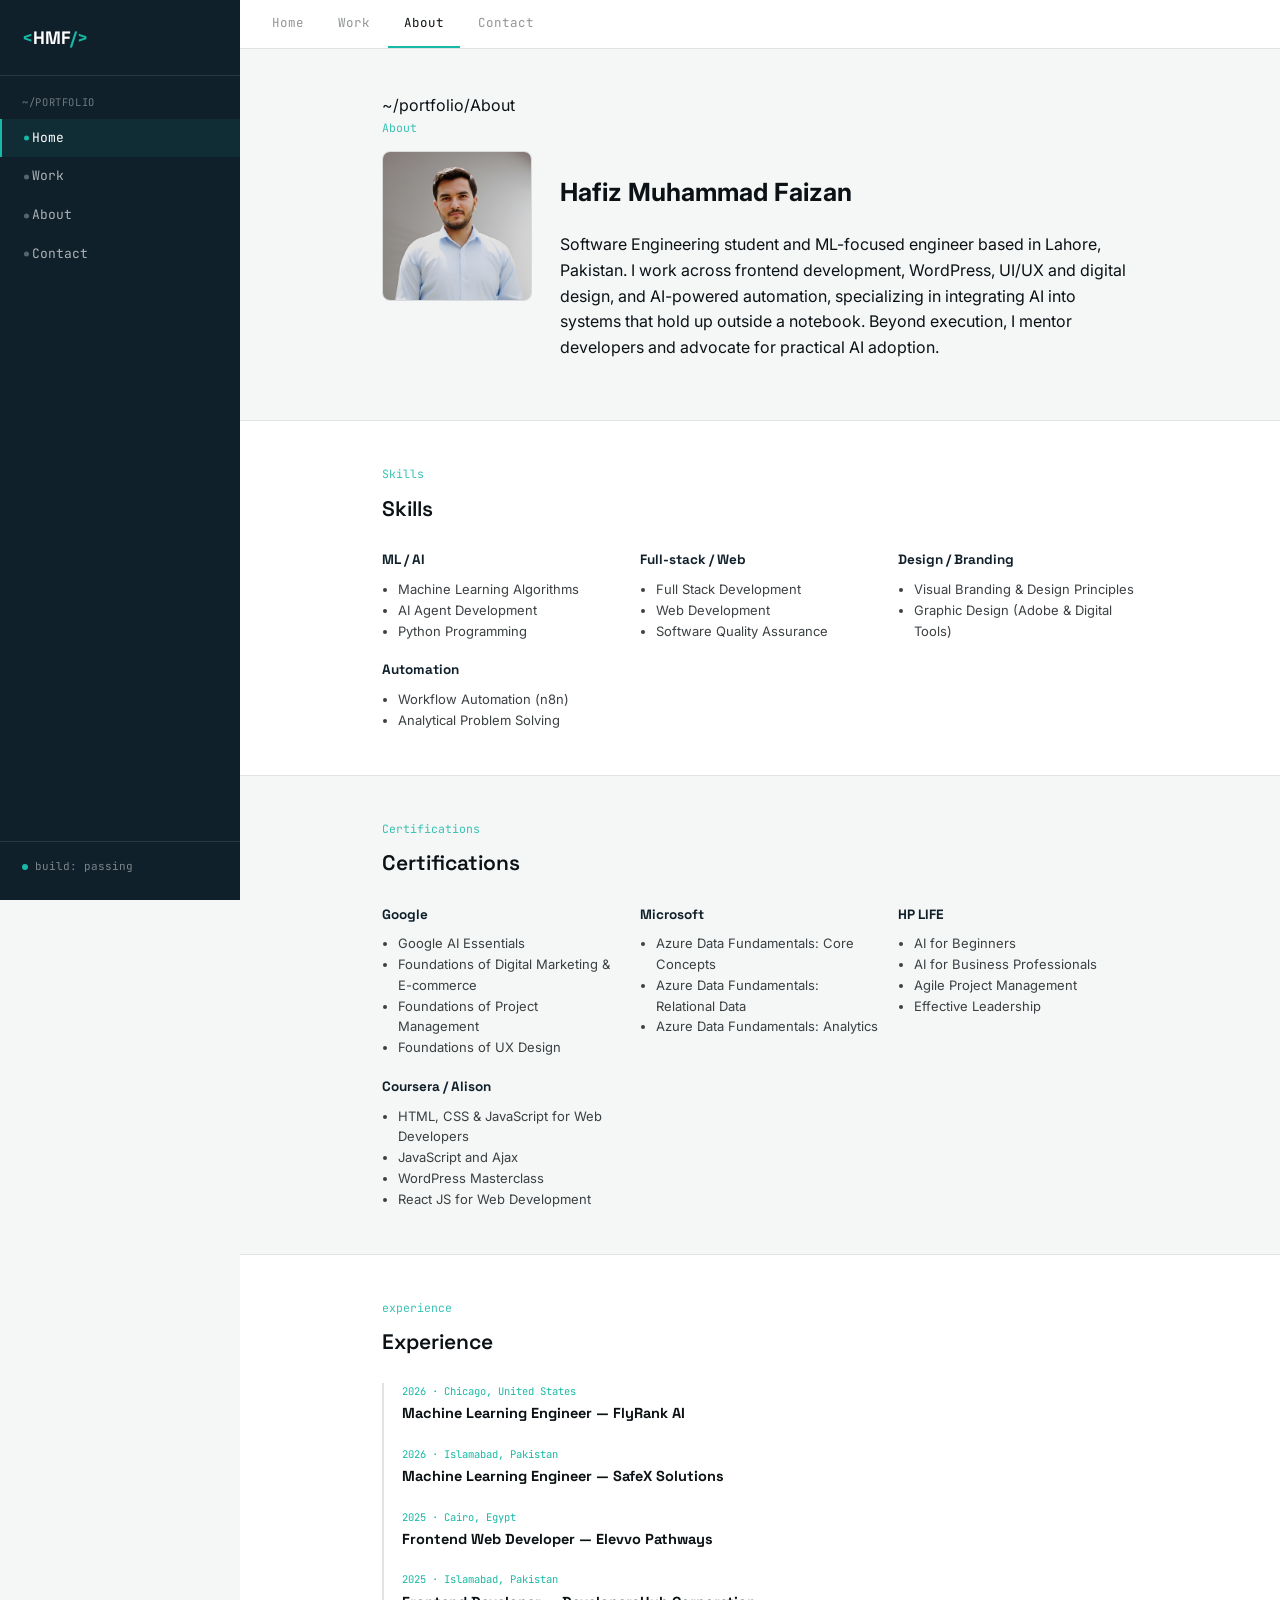
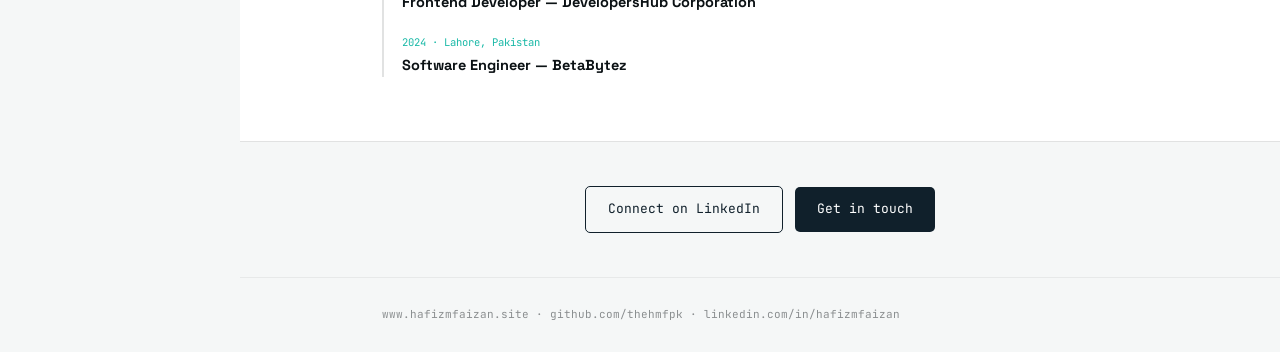
==== commit c533136d: "Update about.html" ====
--- a/about.html
+++ b/about.html
@@ -13,10 +13,6 @@
 
 <div class="app">
 
-  <!-- Toggle Button -->
-  <button id="sidebarToggle" class="sidebar-toggle">
-    ☰
-  </button>
 
   <aside class="sidebar" id="sidebar">
     <a class="mark" href="index.html">
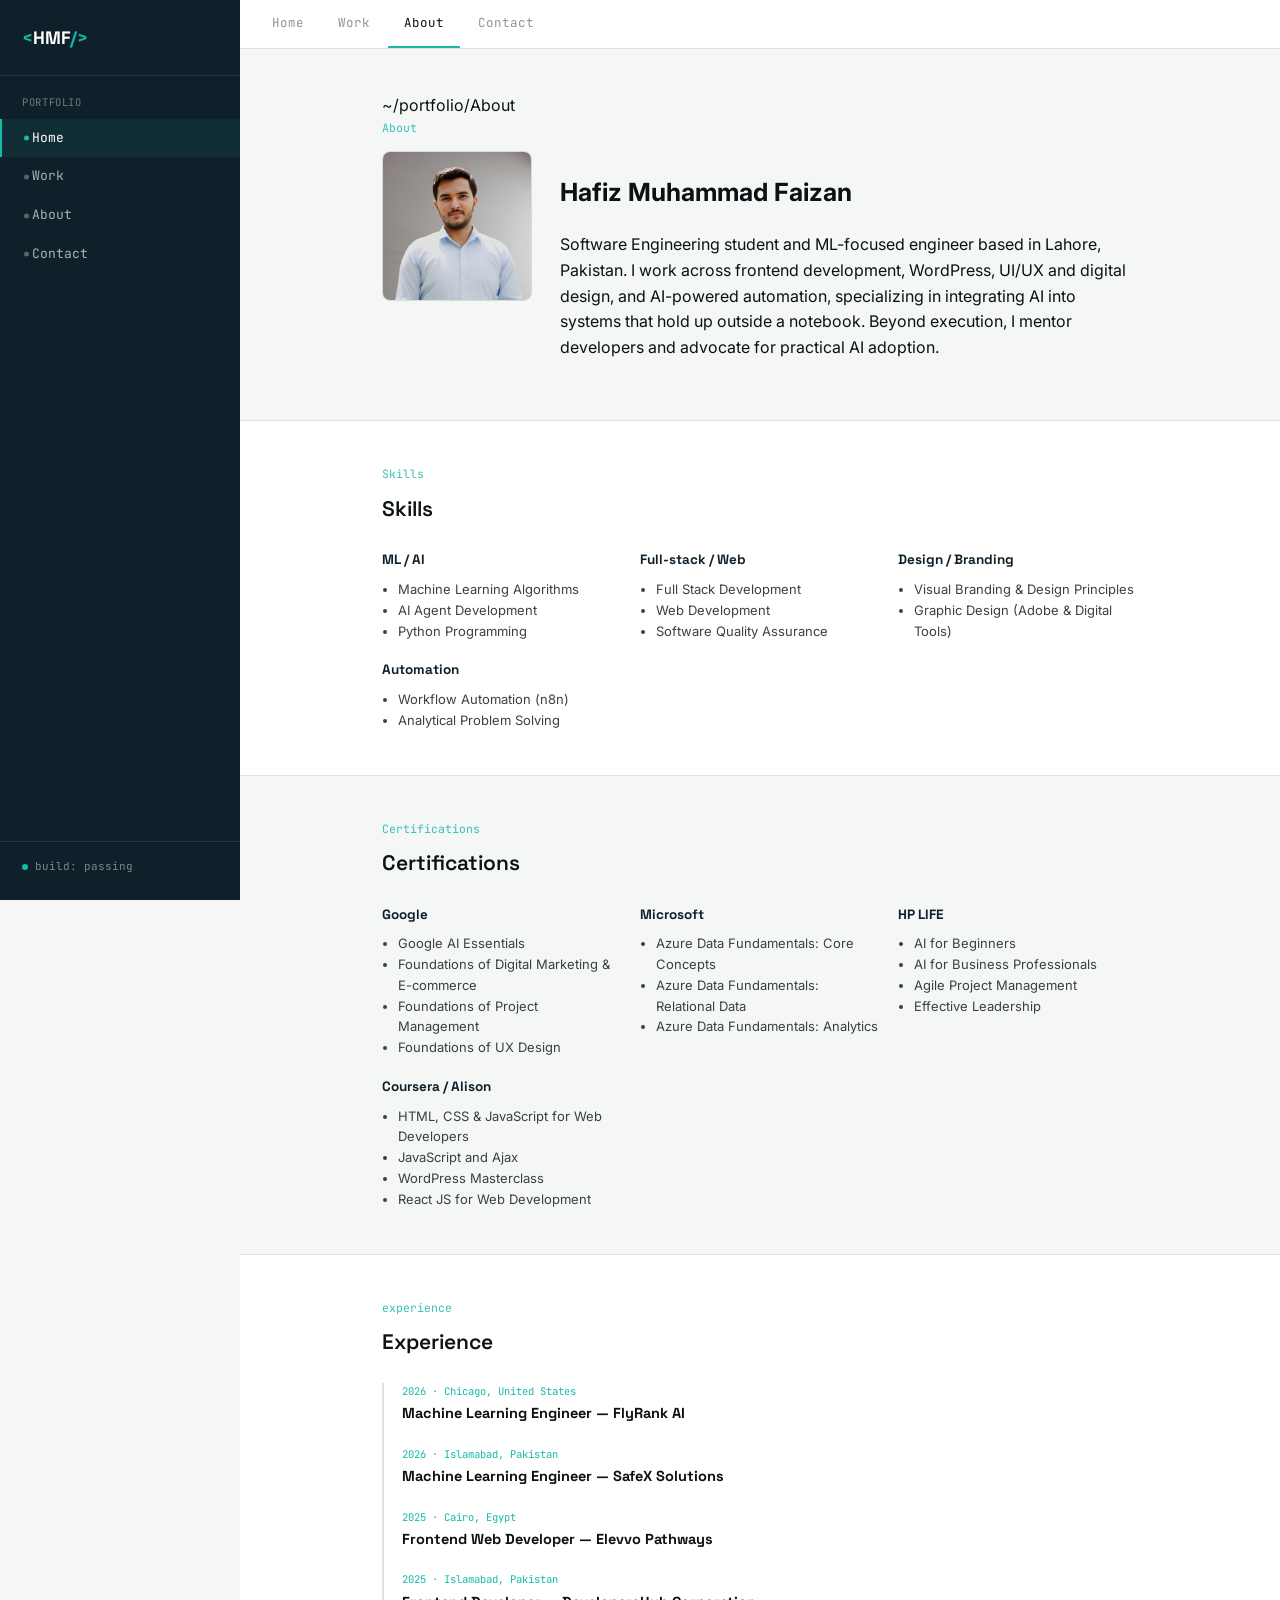
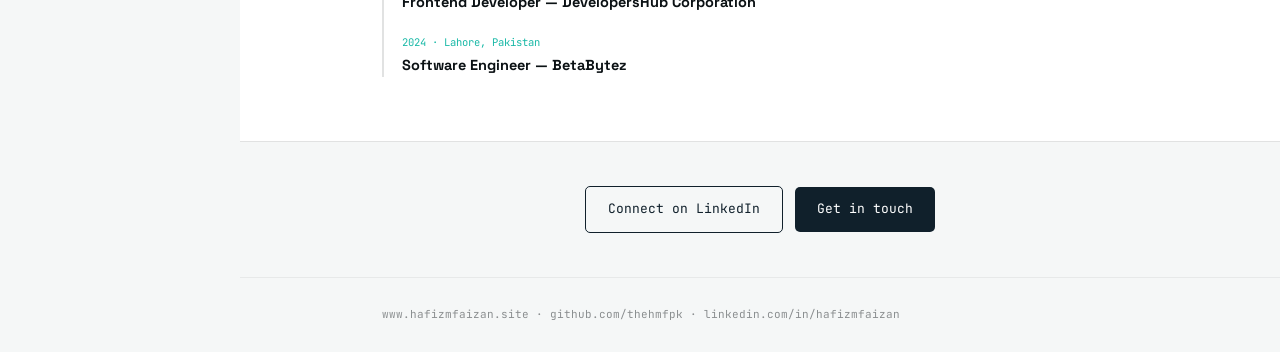
==== commit 222110ed: "Update about.html" ====
--- a/about.html
+++ b/about.html
@@ -12,28 +12,21 @@
 <body>
 
 <div class="app">
-
-
   <aside class="sidebar" id="sidebar">
     <a class="mark" href="index.html">
       <span class="bracket">&lt;</span>HMF<span class="bracket">/&gt;</span>
     </a>
-
-    <span class="tree-label">~/portfolio</span>
-
+    <span class="tree-label">portfolio</span>
     <nav>
       <a href="index.html" class="active">Home</a>
       <a href="work.html">Work</a>
       <a href="about.html">About</a>
       <a href="contact.html">Contact</a>
     </nav>
-
     <div class="status">
       <span class="dot"></span>build: passing
     </div>
   </aside>
-
-
   <main class="main">
     <div class="tabbar">
       <a class="tab" href="index.html">Home</a>
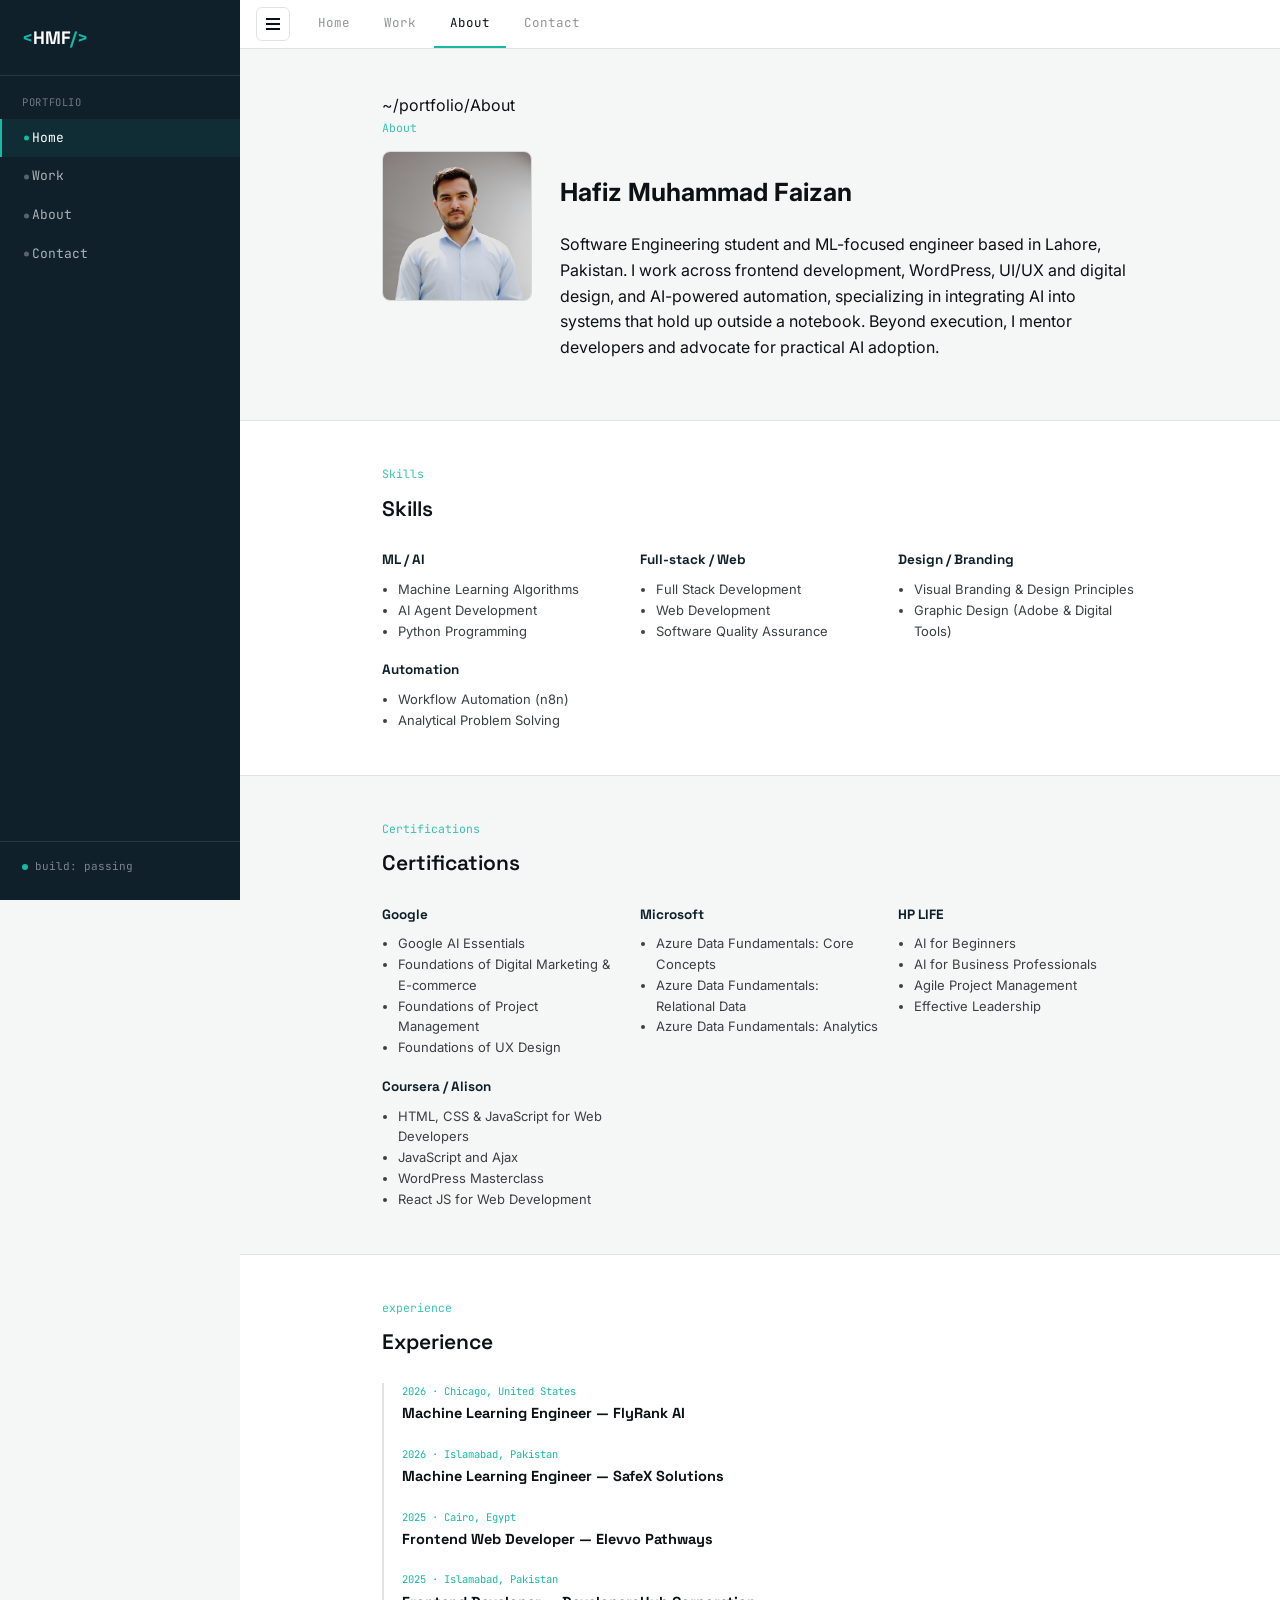
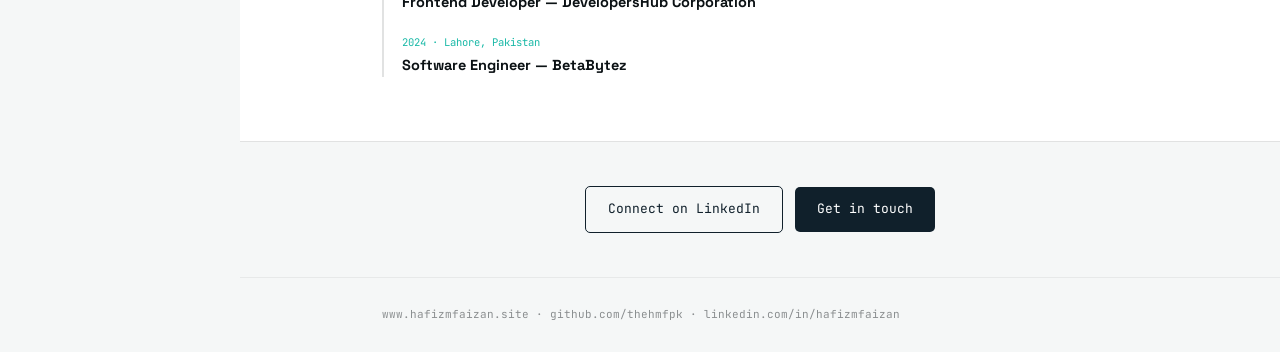
==== commit fda2e80d: "Add files via upload" ====
--- a/about.html
+++ b/about.html
@@ -29,6 +29,7 @@
   </aside>
   <main class="main">
     <div class="tabbar">
+      <button class="sidebar-toggle" id="sidebarToggle" aria-label="Toggle sidebar"><span></span></button>
       <a class="tab" href="index.html">Home</a>
       <a class="tab" href="work.html">Work</a>
       <a class="tab active" href="about.html">About</a>
@@ -128,5 +129,6 @@
     </div>
   </main>
 </div>
+<script src="sidebar-toggle.js"></script>
 </body>
 </html>
--- a/styles.css
+++ b/styles.css
@@ -89,6 +89,27 @@
 }
 .sidebar .status .dot{width:6px;height:6px;border-radius:50%;background:var(--signal);}
 
+/* ---- SIDEBAR TOGGLE ---- */
+.app{transition: grid-template-columns .22s ease;}
+.app.sidebar-collapsed{grid-template-columns: 0 1fr;}
+.app.sidebar-collapsed .sidebar{padding:0; overflow:hidden; border:none;}
+.sidebar-toggle{
+  display:flex; align-items:center; justify-content:center;
+  width:34px; height:34px; flex-shrink:0;
+  background:none; border:1px solid var(--line); border-radius:6px;
+  cursor:pointer; margin-right:10px;
+}
+.sidebar-toggle:hover{border-color:var(--signal);}
+.sidebar-toggle span{
+  display:block; width:14px; height:1.5px; background:var(--ink);
+  position:relative;
+}
+.sidebar-toggle span::before, .sidebar-toggle span::after{
+  content:""; position:absolute; left:0; width:14px; height:1.5px; background:var(--ink);
+}
+.sidebar-toggle span::before{top:-5px;}
+.sidebar-toggle span::after{top:5px;}
+
 /* ---- MAIN PANE ---- */
 .main{min-width:0;}
 .tabbar{
@@ -176,6 +197,7 @@
 }
 @keyframes rise{to{opacity:1; transform:translateY(0);}}
 .card img{width:100%; height:150px; object-fit:cover; background:#e9edec;}
+.card.featured img{height:auto; max-height:480px; object-fit:contain; background:#e9edec; padding:0;}
 .card .body{padding:16px;}
 .card h3{font-family:'Space Grotesk', sans-serif; font-size:15px; margin:0 0 6px;}
 .card p{font-size:13.5px; opacity:.7; margin:0 0 10px;}
@@ -232,6 +254,8 @@
   .sidebar nav a.active{border-left:none; border-bottom:2px solid var(--signal);}
   .sidebar .status{display:none;}
   .tabbar{display:none;}
+  .sidebar-toggle{display:none;}
+  .app.sidebar-collapsed{grid-template-columns:1fr;}
   .case .grid2{grid-template-columns:1fr;}
   .hero h1{font-size:28px;}
 }
